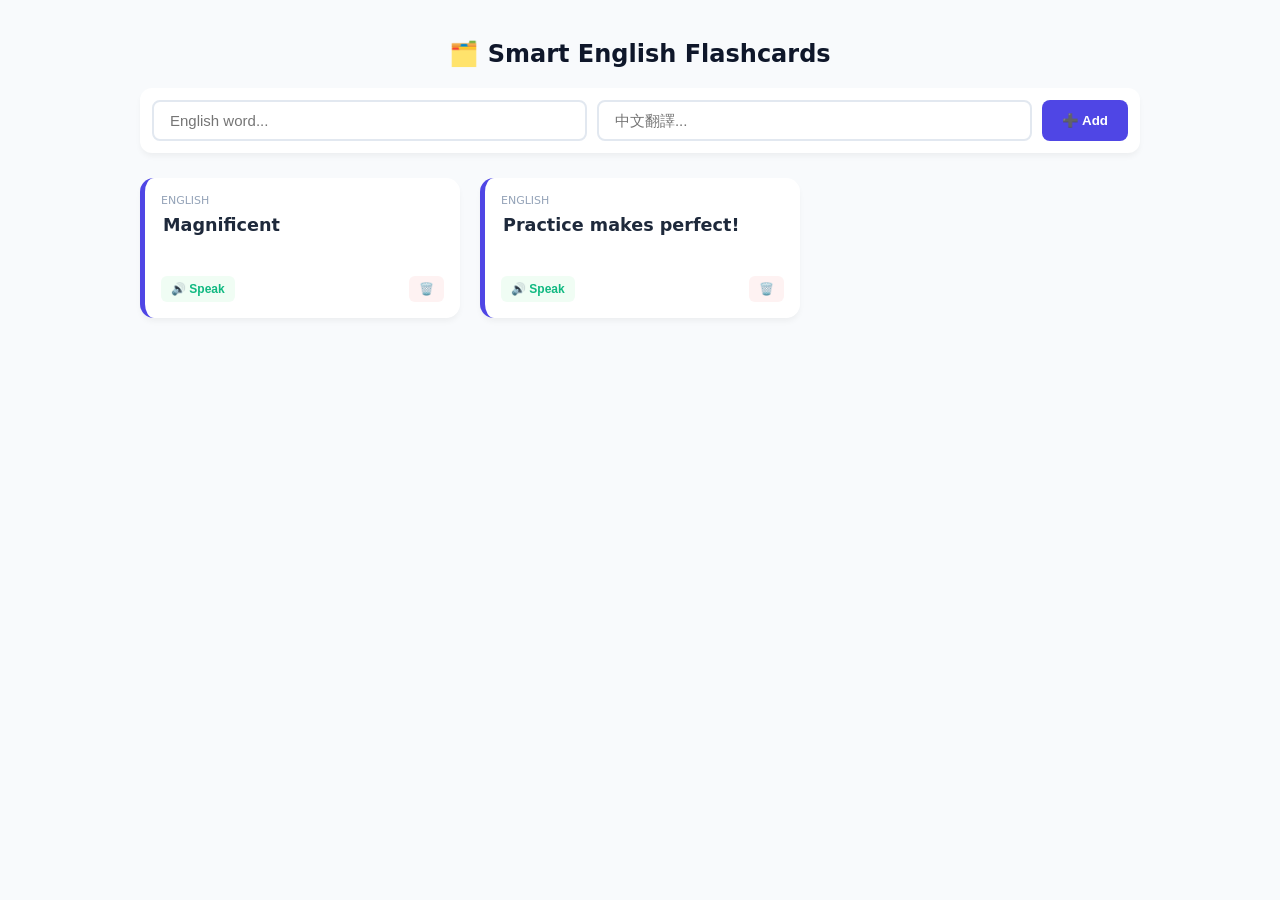
==== index.html @ afc1ea61 "Update index.html" ====
<!DOCTYPE html>
<html lang="zh-TW">
<head>
    <meta charset="UTF-8">
    <meta name="viewport" content="width=device-width, initial-scale=1.0">
    <title>雙面自定義單字卡 (離線永久穩定版)</title>
    <style>
        :root { --p: #4f46e5; --s: #10b981; --d: #ef4444; }
        body { font-family: system-ui, -apple-system, sans-serif; background: #f8fafc; padding: 20px; display: flex; justify-content: center; margin: 0; }
        .container { width: 100%; max-width: 1000px; }
        h2 { text-align: center; color: #0f172a; margin-bottom: 20px; font-weight: 700; }
        .controls { display: flex; gap: 10px; margin-bottom: 25px; background: white; padding: 12px; border-radius: 12px; box-shadow: 0 4px 6px -1px rgba(0,0,0,0.05); }
        .controls input { flex: 1; padding: 10px 16px; border: 2px solid #e2e8f0; border-radius: 8px; font-size: 15px; outline: none; }
        .controls input:focus { border-color: var(--p); }
        .btn { padding: 10px 20px; border: none; border-radius: 8px; cursor: pointer; font-weight: 600; background: var(--p); color: white; transition: background 0.2s; }
        .btn:hover { background: #4338ca; }
        .card-grid { display: grid; grid-template-columns: repeat(auto-fill, minmax(240px, 1fr)); gap: 20px; }
        .card-container { perspective: 1000px; cursor: pointer; }
        .word-card { width: 100%; transition: transform 0.6s cubic-bezier(0.4, 0, 0.2, 1); transform-style: preserve-3d; position: relative; min-height: 140px; }
        .card-container.flipped .word-card { transform: rotateY(180deg); }
        .card-front, .card-back { position: absolute; width: 100%; height: 100%; backface-visibility: hidden; border-radius: 14px; padding: 16px; box-shadow: 0 4px 6px -1px rgba(0,0,0,0.05); background: white; box-sizing: border-box; border-left: 5px solid; display: flex; flex-direction: column; }
        .card-front { border-left-color: var(--p); }
        .card-back { border-left-color: var(--s); transform: rotateY(180deg); }
        .card-label { font-size: 11px; text-transform: uppercase; color: #94a3b8; margin-bottom: 6px; display: flex; justify-content: space-between; user-select: none; }
        textarea { width: 100%; border: none; resize: none; outline: none; background: transparent; font-size: 1.1rem; font-weight: 600; color: #1e293b; font-family: inherit; flex: 1; }
        .card-actions { display: flex; gap: 6px; margin-top: auto; }
        .btn-card { padding: 6px 10px; border: none; border-radius: 6px; cursor: pointer; font-size: 12px; font-weight: bold; display: flex; align-items: center; justify-content: center; }
        .btn-speak { background: #f0fdf4; color: var(--s); transition: background 0.2s; }
        .btn-speak:hover { background: var(--s); color: white; }
        .btn-delete { background: #fef2f2; color: var(--d); margin-left: auto; transition: background 0.2s; }
        .btn-delete:hover { background: var(--d); color: white; }
    </style>
</head>
<body>
<div class="container">
    <h2>🗂️ Smart English Flashcards</h2>
    <div class="controls">
        <input type="text" id="engInput" placeholder="English word...">
        <input type="text" id="chInput" placeholder="中文翻譯..." onkeypress="if(event.key==='Enter') addCardFromUI()">
        <button class="btn" onclick="addCardFromUI()">➕ Add</button>
    </div>
    <div id="cardGrid" class="card-grid"></div>
</div>
<script>
    window.onload = loadCards;

    function addCardFromUI() {
        const engInput = document.getElementById('engInput');
        const chInput = document.getElementById('chInput');
        const engText = engInput.value.trim();
        const chText = chInput.value.trim();
        
        if (!engText && !chText) return;
        
        const cardId = 'c_' + Date.now() + '_' + Math.floor(Math.random() * 100);
        createCardDOM(cardId, engText, chText, true);
        
        engInput.value = '';
        chInput.value = '';
        engInput.focus();
        saveCards();
    }

    function createCardDOM(id, eng, ch, isTop = false) {
        const grid = document.getElementById('cardGrid'), box = document.createElement('div');
        box.className = 'card-container'; box.dataset.id = id;
        box.onclick = function() { this.classList.toggle('flipped'); };
        box.innerHTML = `
            <div class="word-card">
                <div class="card-front">
                    <div class="card-label">English</div>
                    <textarea class="eng-text" oninput="saveCards()" onclick="event.stopPropagation()">${eng}</textarea>
                    <div class="card-actions">
                        <button class="btn-card btn-speak" onclick="speak(this); event.stopPropagation();">🔊 Speak</button>
                        <button class="btn-card btn-delete" onclick="deleteCard(this); event.stopPropagation();">🗑️</button>
                    </div>
                </div>
                <div class="card-back">
                    <div class="card-label">Chinese</div>
                    <textarea class="ch-text" oninput="saveCards()" onclick="event.stopPropagation()">${ch}</textarea>
                    <div class="card-actions"><button class="btn-card btn-delete" onclick="deleteCard(this); event.stopPropagation();">🗑️</button></div>
                </div>
            </div>`;
        if (isTop) { grid.prepend(box); } else { grid.appendChild(box); }
    }

    function deleteCard(btn) { btn.closest('.card-container').remove(); saveCards(); }

    function speak(btn) {
        const txt = btn.closest('.card-container').querySelector('.eng-text').value.trim();
        if ('speechSynthesis' in window && txt) {
            const ut = new SpeechSynthesisUtterance(txt); ut.lang = 'en-US';
            window.speechSynthesis.cancel(); window.speechSynthesis.speak(ut);
        }
    }

    function saveCards() {
        const data = Array.from(document.querySelectorAll('.card-container')).map(c => ({
            id: c.dataset.id, english: c.querySelector('.eng-text').value, chinese: c.querySelector('.ch-text').value
        }));
        localStorage.setItem('myGitHubLocalFinal', JSON.stringify(data));
    }

    function loadCards() {
        const data = JSON.parse(localStorage.getItem('myGitHubLocalFinal') || '[]');
        document.getElementById('cardGrid').innerHTML = '';
        if (data.length > 0) {
            data.forEach(c => createCardDOM(c.id || 'c_'+Date.now(), c.english, c.chinese, false));
        } else {
            createCardDOM('i1', 'Magnificent', '壯麗的、極好的', false);
            createCardDOM('i2', 'Practice makes perfect!', '熟能生巧！', false);
        }
    }
</script>
</body>
</html>
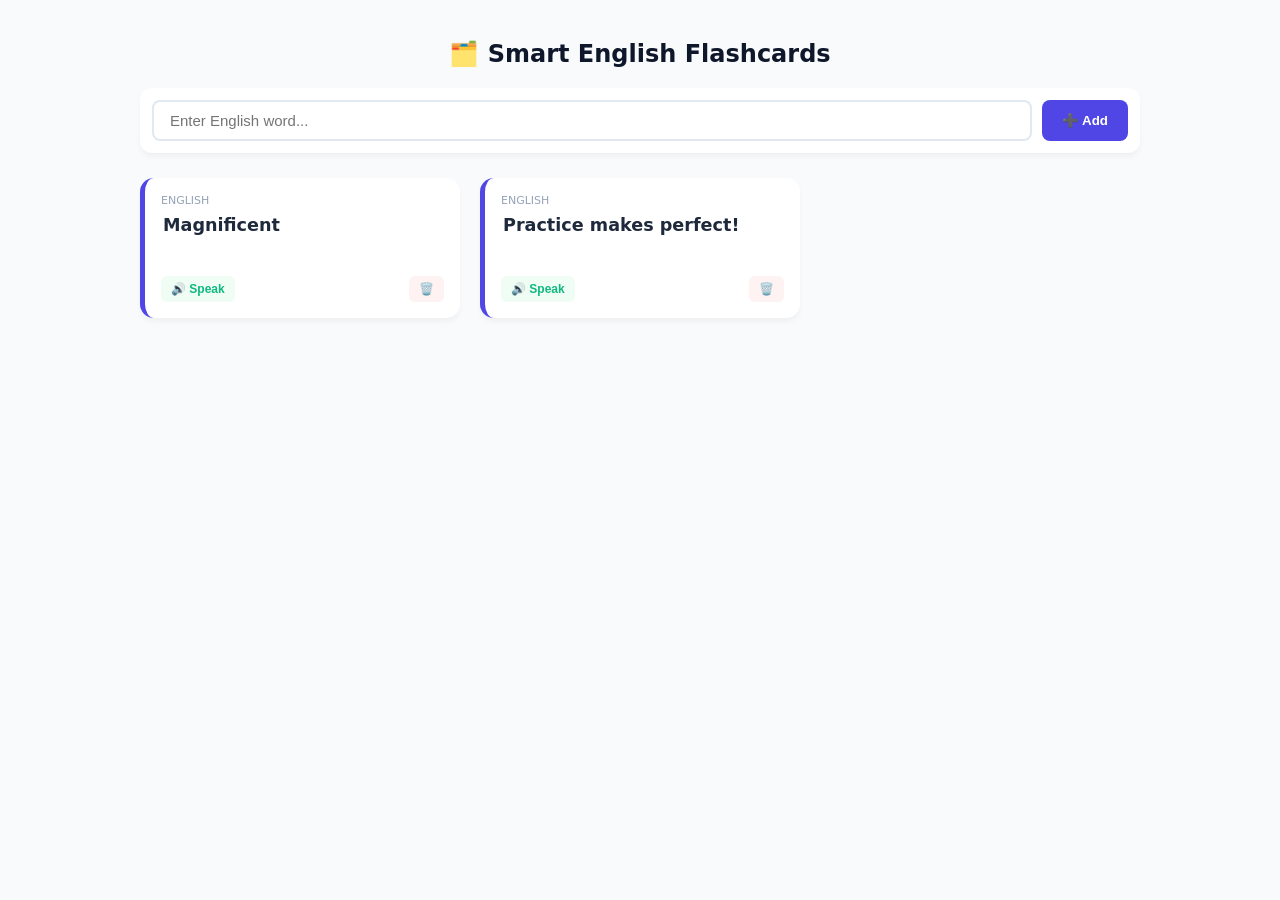
==== commit cd010f12: "Update index.html" ====
--- a/index.html
+++ b/index.html
@@ -3,17 +3,16 @@
 <head>
     <meta charset="UTF-8">
     <meta name="viewport" content="width=device-width, initial-scale=1.0">
-    <title>雙面自定義單字卡 (離線永久穩定版)</title>
+    <title>AI Single-Translate Flashcards</title>
     <style>
         :root { --p: #4f46e5; --s: #10b981; --d: #ef4444; }
-        body { font-family: system-ui, -apple-system, sans-serif; background: #f8fafc; padding: 20px; display: flex; justify-content: center; margin: 0; }
+        body { font-family: system-ui, sans-serif; background: #f8fafc; padding: 20px; display: flex; justify-content: center; margin: 0; }
         .container { width: 100%; max-width: 1000px; }
         h2 { text-align: center; color: #0f172a; margin-bottom: 20px; font-weight: 700; }
         .controls { display: flex; gap: 10px; margin-bottom: 25px; background: white; padding: 12px; border-radius: 12px; box-shadow: 0 4px 6px -1px rgba(0,0,0,0.05); }
         .controls input { flex: 1; padding: 10px 16px; border: 2px solid #e2e8f0; border-radius: 8px; font-size: 15px; outline: none; }
         .controls input:focus { border-color: var(--p); }
-        .btn { padding: 10px 20px; border: none; border-radius: 8px; cursor: pointer; font-weight: 600; background: var(--p); color: white; transition: background 0.2s; }
-        .btn:hover { background: #4338ca; }
+        .btn { padding: 10px 20px; border: none; border-radius: 8px; cursor: pointer; font-weight: 600; background: var(--p); color: white; }
         .card-grid { display: grid; grid-template-columns: repeat(auto-fill, minmax(240px, 1fr)); gap: 20px; }
         .card-container { perspective: 1000px; cursor: pointer; }
         .word-card { width: 100%; transition: transform 0.6s cubic-bezier(0.4, 0, 0.2, 1); transform-style: preserve-3d; position: relative; min-height: 140px; }
@@ -24,40 +23,59 @@
         .card-label { font-size: 11px; text-transform: uppercase; color: #94a3b8; margin-bottom: 6px; display: flex; justify-content: space-between; user-select: none; }
         textarea { width: 100%; border: none; resize: none; outline: none; background: transparent; font-size: 1.1rem; font-weight: 600; color: #1e293b; font-family: inherit; flex: 1; }
         .card-actions { display: flex; gap: 6px; margin-top: auto; }
-        .btn-card { padding: 6px 10px; border: none; border-radius: 6px; cursor: pointer; font-size: 12px; font-weight: bold; display: flex; align-items: center; justify-content: center; }
-        .btn-speak { background: #f0fdf4; color: var(--s); transition: background 0.2s; }
-        .btn-speak:hover { background: var(--s); color: white; }
-        .btn-delete { background: #fef2f2; color: var(--d); margin-left: auto; transition: background 0.2s; }
-        .btn-delete:hover { background: var(--d); color: white; }
+        .btn-card { padding: 6px 10px; border: none; border-radius: 6px; cursor: pointer; font-size: 12px; font-weight: bold; display: flex; align-items: center; }
+        .btn-speak { background: #f0fdf4; color: var(--s); }
+        .btn-delete { background: #fef2f2; color: var(--d); margin-left: auto; }
     </style>
 </head>
 <body>
 <div class="container">
     <h2>🗂️ Smart English Flashcards</h2>
     <div class="controls">
-        <input type="text" id="engInput" placeholder="English word...">
-        <input type="text" id="chInput" placeholder="中文翻譯..." onkeypress="if(event.key==='Enter') addCardFromUI()">
-        <button class="btn" onclick="addCardFromUI()">➕ Add</button>
+        <input type="text" id="engInput" placeholder="Enter English word..." onkeypress="if(event.key==='Enter') addCardFromUI()">
+        <button class="btn" id="addBtn" onclick="addCardFromUI()">➕ Add</button>
     </div>
     <div id="cardGrid" class="card-grid"></div>
 </div>
 <script>
     window.onload = loadCards;
 
-    function addCardFromUI() {
-        const engInput = document.getElementById('engInput');
-        const chInput = document.getElementById('chInput');
-        const engText = engInput.value.trim();
-        const chText = chInput.value.trim();
+    // 核心 JSONP 翻譯（只在按 Add 時被呼叫一次）
+    function fetchTranslationJsonp(text, callbackName) {
+        return new Promise((resolve) => {
+            window[callbackName] = function(data) {
+                try {
+                    if (data && data) {
+                        let translated = "";
+                        data.forEach(part => { if (part && part) translated += part; });
+                        resolve(translated);
+                    }
+                } catch(e) { resolve(null); }
+                const node = document.getElementById(callbackName);
+                if (node) node.remove();
+                delete window[callbackName];
+            };
+            const script = document.createElement('script');
+            script.id = callbackName;
+            script.src = `https://googleapis.com{encodeURIComponent(text)}&cb=${callbackName}`;
+            script.onerror = function() { resolve(null); if (script) script.remove(); delete window[callbackName]; };
+            document.body.appendChild(script);
+        });
+    }
+
+    async function addCardFromUI() {
+        const input = document.getElementById('engInput'), btn = document.getElementById('addBtn');
+        const engText = input.value.trim();
+        if (!engText) return;
+        btn.disabled = true; btn.textContent = '⚡...';
         
-        if (!engText && !chText) return;
+        const cbName = 'googleCB_' + Date.now() + '_' + Math.floor(Math.random() * 100);
+        let chText = await fetchTranslationJsonp(engText, cbName);
+        if (!chText) chText = '（未自動識別，請手動補充中文）';
         
         const cardId = 'c_' + Date.now() + '_' + Math.floor(Math.random() * 100);
         createCardDOM(cardId, engText, chText, true);
-        
-        engInput.value = '';
-        chInput.value = '';
-        engInput.focus();
+        input.value = ''; btn.disabled = false; btn.textContent = '➕ Add';
         saveCards();
     }
 
@@ -65,6 +83,8 @@
         const grid = document.getElementById('cardGrid'), box = document.createElement('div');
         box.className = 'card-container'; box.dataset.id = id;
         box.onclick = function() { this.classList.toggle('flipped'); };
+        
+        // 核心修改：移除 textarea 的動態 oninput 監聽，正面修改英文時不再重複觸發聯網翻譯
         box.innerHTML = `
             <div class="word-card">
                 <div class="card-front">
@@ -98,11 +118,11 @@
         const data = Array.from(document.querySelectorAll('.card-container')).map(c => ({
             id: c.dataset.id, english: c.querySelector('.eng-text').value, chinese: c.querySelector('.ch-text').value
         }));
-        localStorage.setItem('myGitHubLocalFinal', JSON.stringify(data));
+        localStorage.setItem('myGitHubCardsSingle_v1', JSON.stringify(data));
     }
 
     function loadCards() {
-        const data = JSON.parse(localStorage.getItem('myGitHubLocalFinal') || '[]');
+        const data = JSON.parse(localStorage.getItem('myGitHubCardsSingle_v1') || '[]');
         document.getElementById('cardGrid').innerHTML = '';
         if (data.length > 0) {
             data.forEach(c => createCardDOM(c.id || 'c_'+Date.now(), c.english, c.chinese, false));
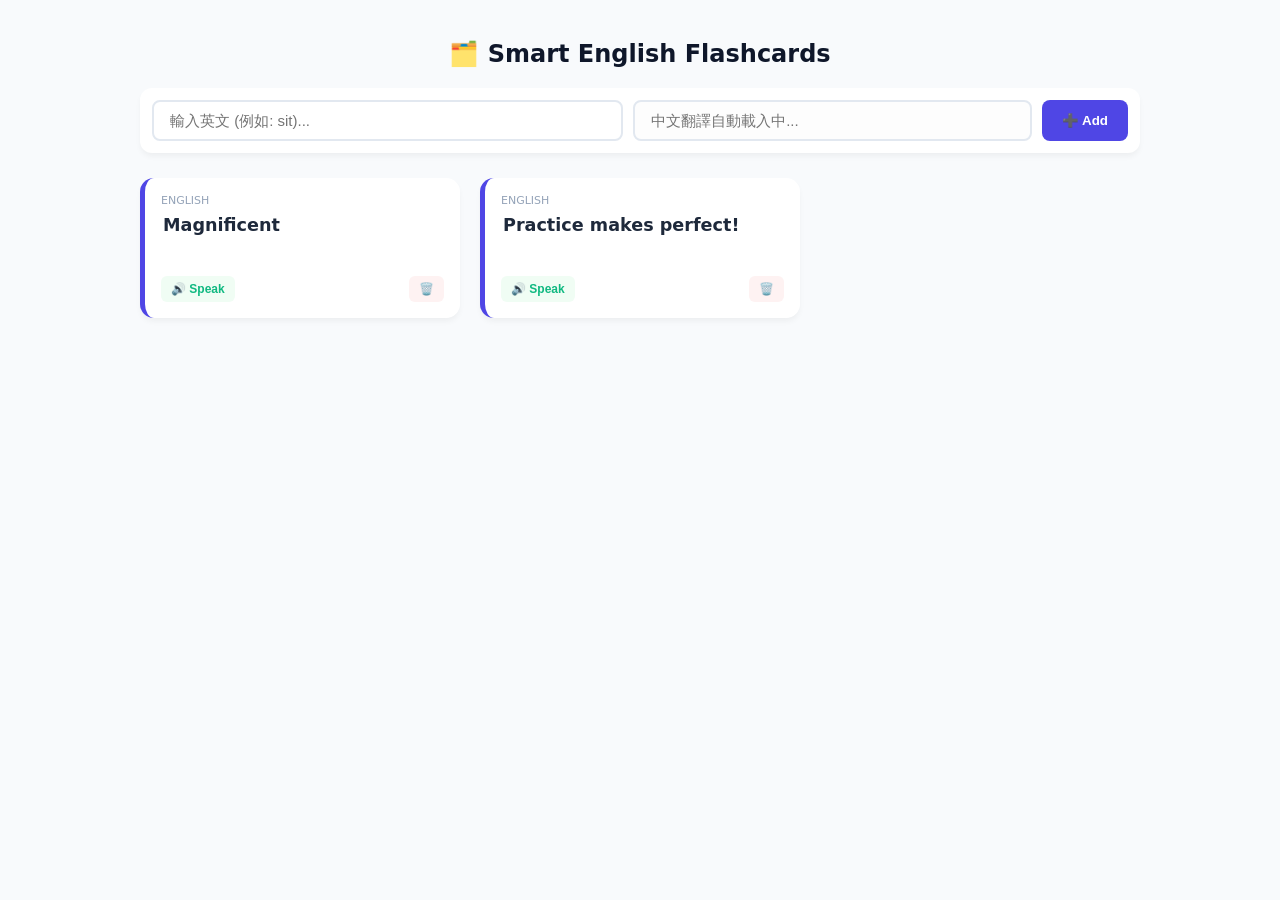
==== commit bda78404: "Update index.html" ====
--- a/index.html
+++ b/index.html
@@ -3,16 +3,21 @@
 <head>
     <meta charset="UTF-8">
     <meta name="viewport" content="width=device-width, initial-scale=1.0">
-    <title>AI Single-Translate Flashcards</title>
+    <title>AI Smart Flashcards</title>
     <style>
         :root { --p: #4f46e5; --s: #10b981; --d: #ef4444; }
-        body { font-family: system-ui, sans-serif; background: #f8fafc; padding: 20px; display: flex; justify-content: center; margin: 0; }
+        body { font-family: system-ui, -apple-system, sans-serif; background: #f8fafc; padding: 20px; display: flex; justify-content: center; margin: 0; }
         .container { width: 100%; max-width: 1000px; }
         h2 { text-align: center; color: #0f172a; margin-bottom: 20px; font-weight: 700; }
+        
+        /* 頂部操作區，改為並排三欄佈局 */
         .controls { display: flex; gap: 10px; margin-bottom: 25px; background: white; padding: 12px; border-radius: 12px; box-shadow: 0 4px 6px -1px rgba(0,0,0,0.05); }
-        .controls input { flex: 1; padding: 10px 16px; border: 2px solid #e2e8f0; border-radius: 8px; font-size: 15px; outline: none; }
+        .controls input { padding: 10px 16px; border: 2px solid #e2e8f0; border-radius: 8px; font-size: 15px; outline: none; }
+        #engInput { flex: 1.2; } /* 英文輸入框 */
+        #chInput { flex: 1; background-color: #fdfdfd; } /* 中文自動填寫與手動修改框 */
         .controls input:focus { border-color: var(--p); }
-        .btn { padding: 10px 20px; border: none; border-radius: 8px; cursor: pointer; font-weight: 600; background: var(--p); color: white; }
+        .btn { padding: 10px 20px; border: none; border-radius: 8px; cursor: pointer; font-weight: 600; background: var(--p); color: white; white-space: nowrap; }
+        
         .card-grid { display: grid; grid-template-columns: repeat(auto-fill, minmax(240px, 1fr)); gap: 20px; }
         .card-container { perspective: 1000px; cursor: pointer; }
         .word-card { width: 100%; transition: transform 0.6s cubic-bezier(0.4, 0, 0.2, 1); transform-style: preserve-3d; position: relative; min-height: 140px; }
@@ -31,64 +36,105 @@
 <body>
 <div class="container">
     <h2>🗂️ Smart English Flashcards</h2>
+    
+    <!-- 頂部控制面板：支援英文輸入、中文自動聯動、確認後新增 -->
     <div class="controls">
-        <input type="text" id="engInput" placeholder="Enter English word..." onkeypress="if(event.key==='Enter') addCardFromUI()">
+        <input type="text" id="engInput" placeholder="輸入英文 (例如: sit)..." oninput="triggerLiveTranslate(this.value)">
+        <input type="text" id="chInput" placeholder="中文翻譯自動載入中..." onkeypress="if(event.key==='Enter') addCardFromUI()">
         <button class="btn" id="addBtn" onclick="addCardFromUI()">➕ Add</button>
     </div>
+    
     <div id="cardGrid" class="card-grid"></div>
 </div>
 <script>
+    let topDebounceTimer = null;
     window.onload = loadCards;
 
-    // 核心 JSONP 翻譯（只在按 Add 時被呼叫一次）
-    function fetchTranslationJsonp(text, callbackName) {
+    // 高相容性跨網域 API，專門用來在頂部進行聯動即時預覽
+    function fetchPreviewTranslationJsonp(text, cbName) {
         return new Promise((resolve) => {
-            window[callbackName] = function(data) {
+            window[cbName] = function(data) {
                 try {
                     if (data && data) {
                         let translated = "";
                         data.forEach(part => { if (part && part) translated += part; });
                         resolve(translated);
+                        return;
                     }
-                } catch(e) { resolve(null); }
-                const node = document.getElementById(callbackName);
+                } catch(e) {}
+                resolve('');
+                cleanup();
+            };
+            function cleanup() {
+                const node = document.getElementById(cbName);
                 if (node) node.remove();
-                delete window[callbackName];
-            };
+                delete window[cbName];
+            }
             const script = document.createElement('script');
-            script.id = callbackName;
-            script.src = `https://googleapis.com{encodeURIComponent(text)}&cb=${callbackName}`;
-            script.onerror = function() { resolve(null); if (script) script.remove(); delete window[callbackName]; };
+            script.id = cbName;
+            script.src = `https://googleapis.com{encodeURIComponent(text)}&cb=${cbName}`;
+            script.onerror = function() { resolve(''); cleanup(); };
             document.body.appendChild(script);
         });
     }
 
-    async function addCardFromUI() {
-        const input = document.getElementById('engInput'), btn = document.getElementById('addBtn');
-        const engText = input.value.trim();
-        if (!engText) return;
-        btn.disabled = true; btn.textContent = '⚡...';
+    // 【即時聯動核心】：當您在英文框內打字時觸發
+    function triggerLiveTranslate(text) {
+        const chInput = document.getElementById('chInput');
+        clearTimeout(topDebounceTimer);
         
-        const cbName = 'googleCB_' + Date.now() + '_' + Math.floor(Math.random() * 100);
-        let chText = await fetchTranslationJsonp(engText, cbName);
-        if (!chText) chText = '（未自動識別，請手動補充中文）';
+        if (!text.trim()) {
+            chInput.value = '';
+            return;
+        }
+
+        // 停止打字 0.8 秒後，自動去抓取翻譯並直接倒灌進中文輸入框
+        topDebounceTimer = setTimeout(async () => {
+            chInput.placeholder = '⚡ 翻譯中...';
+            const cbName = 'previewCB_' + Date.now() + '_' + Math.floor(Math.random() * 100);
+            const result = await fetchPreviewTranslationJsonp(text.trim(), cbName);
+            
+            if (result) {
+                chInput.value = result;
+            } else {
+                chInput.placeholder = '未自動識別，請手動填寫';
+            }
+        }, 800);
+    }
+
+    // 點擊 Add 按鈕：直接打包目前的兩個輸入框文字生成卡片
+    function addCardFromUI() {
+        const engInput = document.getElementById('engInput');
+        const chInput = document.getElementById('chInput');
         
+        const engText = engInput.value.trim();
+        const chText = chInput.value.trim();
+        
+        if (!engText) { alert('請先輸入英文！'); return; }
+
         const cardId = 'c_' + Date.now() + '_' + Math.floor(Math.random() * 100);
-        createCardDOM(cardId, engText, chText, true);
-        input.value = ''; btn.disabled = false; btn.textContent = '➕ Add';
+        // 生成卡片
+        createCardDOM(cardId, engText, chText || '（無翻譯）', true);
+        
+        // 清空頂部輸入框，回復初始狀態
+        engInput.value = '';
+        chInput.value = '';
+        chInput.placeholder = '中文翻譯自動載入中...';
+        engInput.focus();
         saveCards();
     }
 
+    // 生成卡片 DOM 結構 (在此處移除了所有自動更新監聽，只取 Add 時的那一次文字)
     function createCardDOM(id, eng, ch, isTop = false) {
         const grid = document.getElementById('cardGrid'), box = document.createElement('div');
         box.className = 'card-container'; box.dataset.id = id;
         box.onclick = function() { this.classList.toggle('flipped'); };
         
-        // 核心修改：移除 textarea 的動態 oninput 監聽，正面修改英文時不再重複觸發聯網翻譯
         box.innerHTML = `
             <div class="word-card">
                 <div class="card-front">
                     <div class="card-label">English</div>
+                    <!-- 移除所有 handleCardInput 翻譯更新回呼，之後在正面修改文字只會純存檔，絕不重啟聯網翻譯 -->
                     <textarea class="eng-text" oninput="saveCards()" onclick="event.stopPropagation()">${eng}</textarea>
                     <div class="card-actions">
                         <button class="btn-card btn-speak" onclick="speak(this); event.stopPropagation();">🔊 Speak</button>
@@ -97,7 +143,7 @@
                 </div>
                 <div class="card-back">
                     <div class="card-label">Chinese</div>
-                    <textarea class="ch-text" oninput="saveCards()" onclick="event.stopPropagation()">${ch}</textarea>
+                    <textarea class="ch-text" oninput="saveCards()" onclick="event.stopPropagation()" placeholder="點擊手動修改中文...">${ch}</textarea>
                     <div class="card-actions"><button class="btn-card btn-delete" onclick="deleteCard(this); event.stopPropagation();">🗑️</button></div>
                 </div>
             </div>`;
@@ -118,11 +164,11 @@
         const data = Array.from(document.querySelectorAll('.card-container')).map(c => ({
             id: c.dataset.id, english: c.querySelector('.eng-text').value, chinese: c.querySelector('.ch-text').value
         }));
-        localStorage.setItem('myGitHubCardsSingle_v1', JSON.stringify(data));
+        localStorage.setItem('myGitHubInterlinkedCards_v1', JSON.stringify(data));
     }
 
     function loadCards() {
-        const data = JSON.parse(localStorage.getItem('myGitHubCardsSingle_v1') || '[]');
+        const data = JSON.parse(localStorage.getItem('myGitHubInterlinkedCards_v1') || '[]');
         document.getElementById('cardGrid').innerHTML = '';
         if (data.length > 0) {
             data.forEach(c => createCardDOM(c.id || 'c_'+Date.now(), c.english, c.chinese, false));
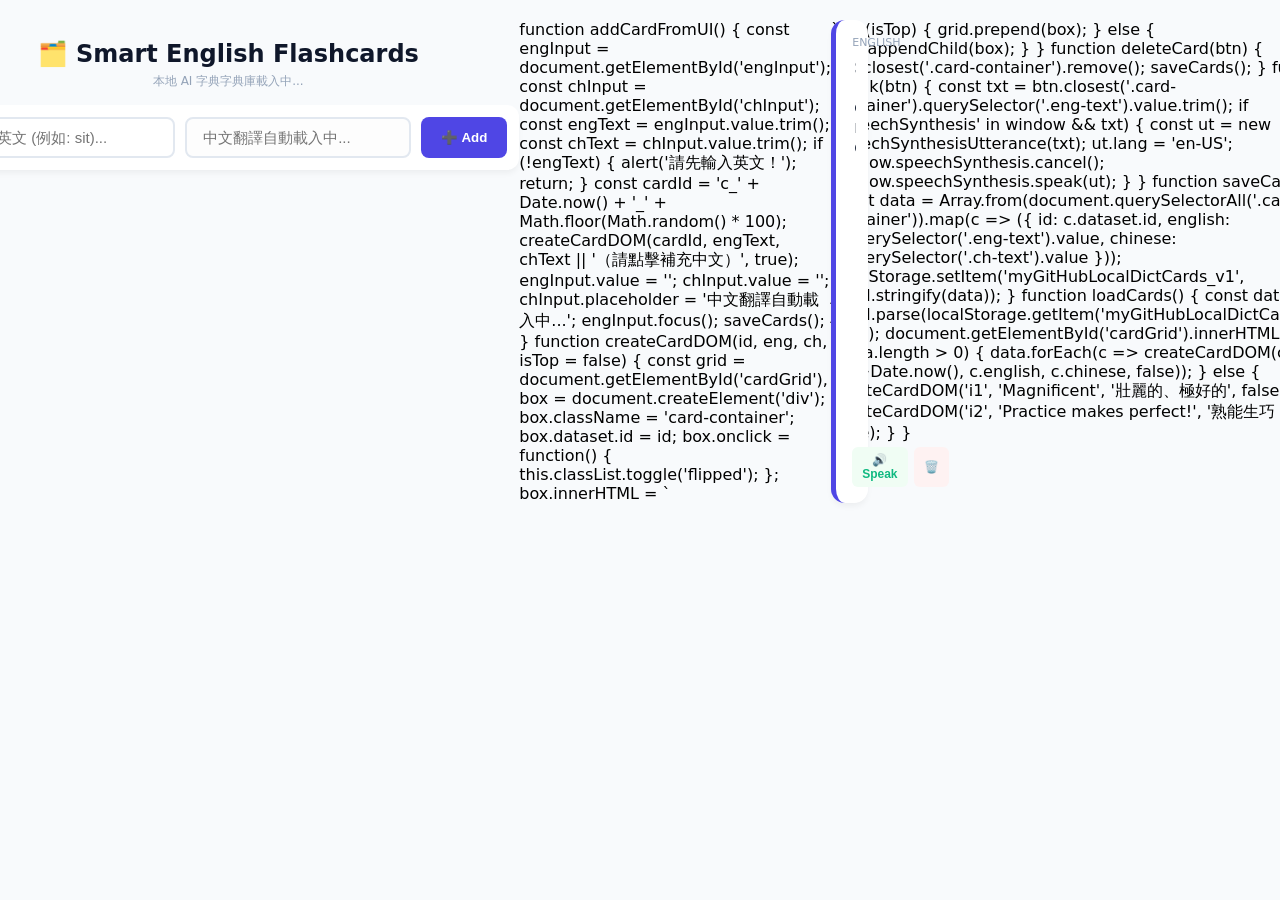
==== commit 8008a9cf: "Update index.html" ====
--- a/index.html
+++ b/index.html
@@ -9,15 +9,12 @@
         body { font-family: system-ui, -apple-system, sans-serif; background: #f8fafc; padding: 20px; display: flex; justify-content: center; margin: 0; }
         .container { width: 100%; max-width: 1000px; }
         h2 { text-align: center; color: #0f172a; margin-bottom: 20px; font-weight: 700; }
-        
-        /* 頂部操作區，改為並排三欄佈局 */
         .controls { display: flex; gap: 10px; margin-bottom: 25px; background: white; padding: 12px; border-radius: 12px; box-shadow: 0 4px 6px -1px rgba(0,0,0,0.05); }
         .controls input { padding: 10px 16px; border: 2px solid #e2e8f0; border-radius: 8px; font-size: 15px; outline: none; }
-        #engInput { flex: 1.2; } /* 英文輸入框 */
-        #chInput { flex: 1; background-color: #fdfdfd; } /* 中文自動填寫與手動修改框 */
+        #engInput { flex: 1.2; }
+        #chInput { flex: 1; background-color: #fdfdfd; }
         .controls input:focus { border-color: var(--p); }
         .btn { padding: 10px 20px; border: none; border-radius: 8px; cursor: pointer; font-weight: 600; background: var(--p); color: white; white-space: nowrap; }
-        
         .card-grid { display: grid; grid-template-columns: repeat(auto-fill, minmax(240px, 1fr)); gap: 20px; }
         .card-container { perspective: 1000px; cursor: pointer; }
         .word-card { width: 100%; transition: transform 0.6s cubic-bezier(0.4, 0, 0.2, 1); transform-style: preserve-3d; position: relative; min-height: 140px; }
@@ -31,15 +28,17 @@
         .btn-card { padding: 6px 10px; border: none; border-radius: 6px; cursor: pointer; font-size: 12px; font-weight: bold; display: flex; align-items: center; }
         .btn-speak { background: #f0fdf4; color: var(--s); }
         .btn-delete { background: #fef2f2; color: var(--d); margin-left: auto; }
+        #dictStatus { text-align: center; font-size: 12px; color: #94a3b8; margin-top: -15px; margin-bottom: 15px; }
     </style>
 </head>
 <body>
 <div class="container">
     <h2>🗂️ Smart English Flashcards</h2>
+    <!-- 提示字典資料庫加載狀態 -->
+    <div id="dictStatus">本地 AI 字典字典庫載入中...</div>
     
-    <!-- 頂部控制面板：支援英文輸入、中文自動聯動、確認後新增 -->
     <div class="controls">
-        <input type="text" id="engInput" placeholder="輸入英文 (例如: sit)..." oninput="triggerLiveTranslate(this.value)">
+        <input type="text" id="engInput" placeholder="輸入英文 (例如: sit)..." oninput="searchLocalDict(this.value)">
         <input type="text" id="chInput" placeholder="中文翻譯自動載入中..." onkeypress="if(event.key==='Enter') addCardFromUI()">
         <button class="btn" id="addBtn" onclick="addCardFromUI()">➕ Add</button>
     </div>
@@ -48,38 +47,25 @@
 </div>
 <script>
     let topDebounceTimer = null;
-    window.onload = loadCards;
+    let globalDict = null; // 存放從雲端下載下來的完整本地英漢字典庫
+    window.onload = initApp;
 
-    // 高相容性跨網域 API，專門用來在頂部進行聯動即時預覽
-    function fetchPreviewTranslationJsonp(text, cbName) {
-        return new Promise((resolve) => {
-            window[cbName] = function(data) {
-                try {
-                    if (data && data) {
-                        let translated = "";
-                        data.forEach(part => { if (part && part) translated += part; });
-                        resolve(translated);
-                        return;
-                    }
-                } catch(e) {}
-                resolve('');
-                cleanup();
-            };
-            function cleanup() {
-                const node = document.getElementById(cbName);
-                if (node) node.remove();
-                delete window[cbName];
-            }
-            const script = document.createElement('script');
-            script.id = cbName;
-            script.src = `https://googleapis.com{encodeURIComponent(text)}&cb=${cbName}`;
-            script.onerror = function() { resolve(''); cleanup(); };
-            document.body.appendChild(script);
-        });
+    async function initApp() {
+        loadCards();
+        const statusEl = document.getElementById('dictStatus');
+        try {
+            // 從公共開源 CDN 載入包羅萬象的基礎英漢常用大字典 JSON（無 CORS 限制）
+            const res = await fetch('https://jsdelivr.net');
+            globalDict = await res.json();
+            statusEl.textContent = '🟢 本地智慧字典已就緒（查單字免聯網、不限流）';
+        } catch (e) {
+            console.error(e);
+            statusEl.textContent = '🔴 字典載入失敗，但您仍可手動輸入英文與中文';
+        }
     }
 
-    // 【即時聯動核心】：當您在英文框內打字時觸發
-    function triggerLiveTranslate(text) {
+    // 【核心改造】：0毫秒本機直接查表，不再向 Google 網址發送連線，永不封鎖 IP
+    function searchLocalDict(text) {
         const chInput = document.getElementById('chInput');
         clearTimeout(topDebounceTimer);
         
@@ -88,21 +74,24 @@
             return;
         }
 
-        // 停止打字 0.8 秒後，自動去抓取翻譯並直接倒灌進中文輸入框
-        topDebounceTimer = setTimeout(async () => {
-            chInput.placeholder = '⚡ 翻譯中...';
-            const cbName = 'previewCB_' + Date.now() + '_' + Math.floor(Math.random() * 100);
-            const result = await fetchPreviewTranslationJsonp(text.trim(), cbName);
+        topDebounceTimer = setTimeout(() => {
+            const wordKey = text.trim().toLowerCase();
             
-            if (result) {
-                chInput.value = result;
+            // 如果大字典庫載入成功，直接在用戶電腦本機中查找
+            if (globalDict && globalDict[wordKey]) {
+                const dictEntry = globalDict[wordKey];
+                // 優先抓取簡明釋義，並把換行符號或詞性符號整理乾淨
+                let translation = dictEntry.translation || dictEntry.definition || '';
+                translation = translation.replace(/\\n/g, ' ； ').replace(/\n/g, ' ； ').trim();
+                chInput.value = translation;
             } else {
-                chInput.placeholder = '未自動識別，請手動填寫';
+                // 如果字典沒查到該詞（或尚未載入完成），保持乾淨留空，讓用戶自行填寫
+                chInput.value = '';
+                chInput.placeholder = '請手動輸入中文翻譯...';
             }
-        }, 800);
-    }
+        }, 300); // 本地查詢反應極快，防抖大幅縮短到 0.3 秒，體驗更流暢
+    </script>
 
-    // 點擊 Add 按鈕：直接打包目前的兩個輸入框文字生成卡片
     function addCardFromUI() {
         const engInput = document.getElementById('engInput');
         const chInput = document.getElementById('chInput');
@@ -113,10 +102,8 @@
         if (!engText) { alert('請先輸入英文！'); return; }
 
         const cardId = 'c_' + Date.now() + '_' + Math.floor(Math.random() * 100);
-        // 生成卡片
-        createCardDOM(cardId, engText, chText || '（無翻譯）', true);
+        createCardDOM(cardId, engText, chText || '（請點擊補充中文）', true);
         
-        // 清空頂部輸入框，回復初始狀態
         engInput.value = '';
         chInput.value = '';
         chInput.placeholder = '中文翻譯自動載入中...';
@@ -124,7 +111,6 @@
         saveCards();
     }
 
-    // 生成卡片 DOM 結構 (在此處移除了所有自動更新監聽，只取 Add 時的那一次文字)
     function createCardDOM(id, eng, ch, isTop = false) {
         const grid = document.getElementById('cardGrid'), box = document.createElement('div');
         box.className = 'card-container'; box.dataset.id = id;
@@ -134,7 +120,6 @@
             <div class="word-card">
                 <div class="card-front">
                     <div class="card-label">English</div>
-                    <!-- 移除所有 handleCardInput 翻譯更新回呼，之後在正面修改文字只會純存檔，絕不重啟聯網翻譯 -->
                     <textarea class="eng-text" oninput="saveCards()" onclick="event.stopPropagation()">${eng}</textarea>
                     <div class="card-actions">
                         <button class="btn-card btn-speak" onclick="speak(this); event.stopPropagation();">🔊 Speak</button>
@@ -164,11 +149,11 @@
         const data = Array.from(document.querySelectorAll('.card-container')).map(c => ({
             id: c.dataset.id, english: c.querySelector('.eng-text').value, chinese: c.querySelector('.ch-text').value
         }));
-        localStorage.setItem('myGitHubInterlinkedCards_v1', JSON.stringify(data));
+        localStorage.setItem('myGitHubLocalDictCards_v1', JSON.stringify(data));
     }
 
     function loadCards() {
-        const data = JSON.parse(localStorage.getItem('myGitHubInterlinkedCards_v1') || '[]');
+        const data = JSON.parse(localStorage.getItem('myGitHubLocalDictCards_v1') || '[]');
         document.getElementById('cardGrid').innerHTML = '';
         if (data.length > 0) {
             data.forEach(c => createCardDOM(c.id || 'c_'+Date.now(), c.english, c.chinese, false));
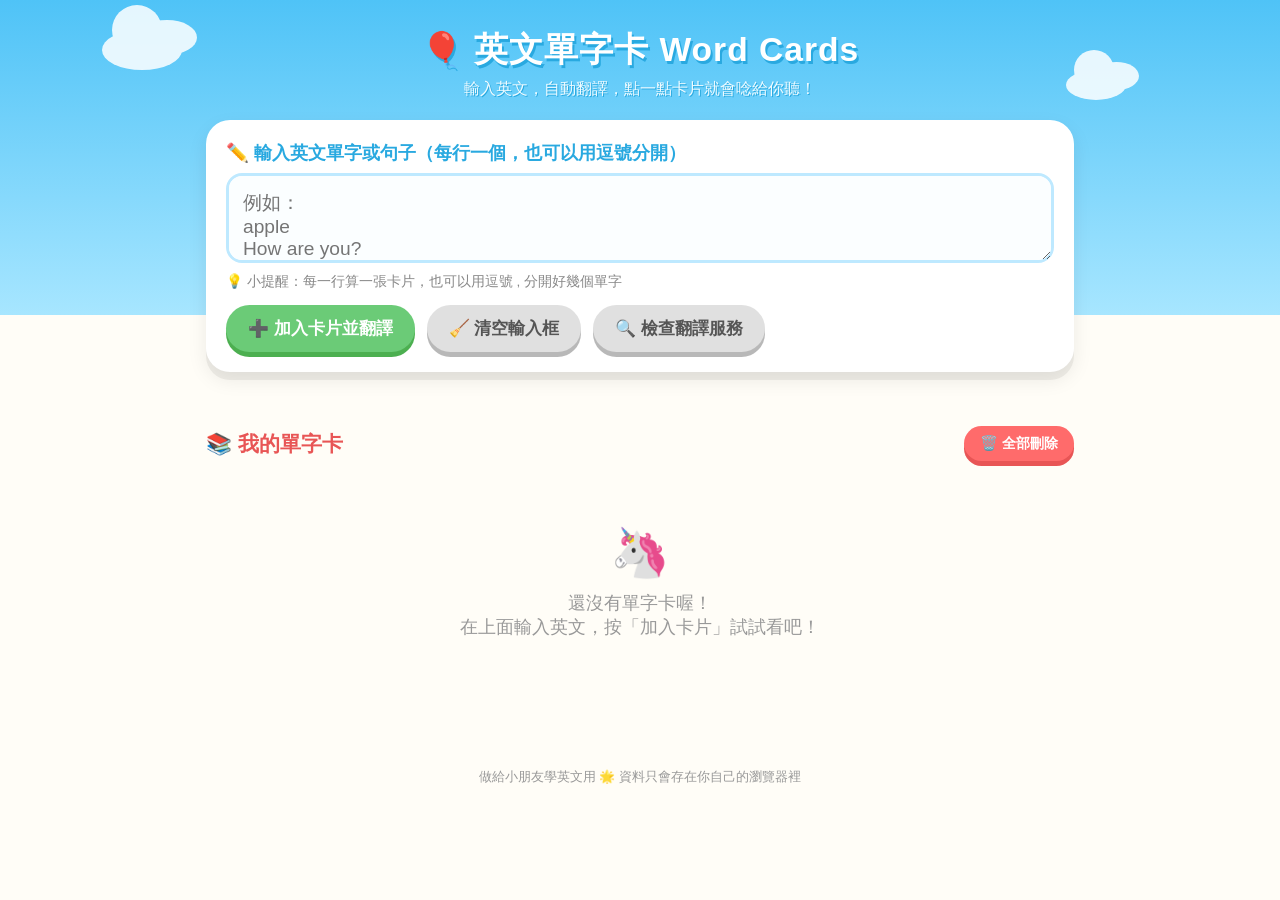
==== commit d8d309c4: "Create index.html" ====
--- a/index.html
+++ b/index.html
@@ -1,167 +1,884 @@
 <!DOCTYPE html>
-<html lang="zh-TW">
+<html lang="zh-Hant">
 <head>
-    <meta charset="UTF-8">
-    <meta name="viewport" content="width=device-width, initial-scale=1.0">
-    <title>AI Smart Flashcards</title>
-    <style>
-        :root { --p: #4f46e5; --s: #10b981; --d: #ef4444; }
-        body { font-family: system-ui, -apple-system, sans-serif; background: #f8fafc; padding: 20px; display: flex; justify-content: center; margin: 0; }
-        .container { width: 100%; max-width: 1000px; }
-        h2 { text-align: center; color: #0f172a; margin-bottom: 20px; font-weight: 700; }
-        .controls { display: flex; gap: 10px; margin-bottom: 25px; background: white; padding: 12px; border-radius: 12px; box-shadow: 0 4px 6px -1px rgba(0,0,0,0.05); }
-        .controls input { padding: 10px 16px; border: 2px solid #e2e8f0; border-radius: 8px; font-size: 15px; outline: none; }
-        #engInput { flex: 1.2; }
-        #chInput { flex: 1; background-color: #fdfdfd; }
-        .controls input:focus { border-color: var(--p); }
-        .btn { padding: 10px 20px; border: none; border-radius: 8px; cursor: pointer; font-weight: 600; background: var(--p); color: white; white-space: nowrap; }
-        .card-grid { display: grid; grid-template-columns: repeat(auto-fill, minmax(240px, 1fr)); gap: 20px; }
-        .card-container { perspective: 1000px; cursor: pointer; }
-        .word-card { width: 100%; transition: transform 0.6s cubic-bezier(0.4, 0, 0.2, 1); transform-style: preserve-3d; position: relative; min-height: 140px; }
-        .card-container.flipped .word-card { transform: rotateY(180deg); }
-        .card-front, .card-back { position: absolute; width: 100%; height: 100%; backface-visibility: hidden; border-radius: 14px; padding: 16px; box-shadow: 0 4px 6px -1px rgba(0,0,0,0.05); background: white; box-sizing: border-box; border-left: 5px solid; display: flex; flex-direction: column; }
-        .card-front { border-left-color: var(--p); }
-        .card-back { border-left-color: var(--s); transform: rotateY(180deg); }
-        .card-label { font-size: 11px; text-transform: uppercase; color: #94a3b8; margin-bottom: 6px; display: flex; justify-content: space-between; user-select: none; }
-        textarea { width: 100%; border: none; resize: none; outline: none; background: transparent; font-size: 1.1rem; font-weight: 600; color: #1e293b; font-family: inherit; flex: 1; }
-        .card-actions { display: flex; gap: 6px; margin-top: auto; }
-        .btn-card { padding: 6px 10px; border: none; border-radius: 6px; cursor: pointer; font-size: 12px; font-weight: bold; display: flex; align-items: center; }
-        .btn-speak { background: #f0fdf4; color: var(--s); }
-        .btn-delete { background: #fef2f2; color: var(--d); margin-left: auto; }
-        #dictStatus { text-align: center; font-size: 12px; color: #94a3b8; margin-top: -15px; margin-bottom: 15px; }
-    </style>
+<meta charset="UTF-8">
+<meta name="viewport" content="width=device-width, initial-scale=1.0">
+<title>🎈 英文單字卡 Word Cards</title>
+<style>
+  :root{
+    --sky: #4FC3F7;
+    --sky-dark: #29A9E0;
+    --sun: #FFC93C;
+    --sun-dark: #F4A522;
+    --grass: #6BCB77;
+    --grass-dark: #4CAF50;
+    --coral: #FF6B6B;
+    --coral-dark: #E85555;
+    --cream: #FFFDF7;
+    --ink: #3A3A3A;
+    --card-back: #FFFFFF;
+  }
+
+  * { box-sizing: border-box; }
+
+  body{
+    margin:0;
+    font-family: 'Comic Sans MS', 'Chalkboard SE', 'Arial Rounded MT Bold', 'PingFang TC', 'Microsoft JhengHei', sans-serif;
+    background: linear-gradient(180deg, var(--sky) 0%, #A7E6FF 35%, var(--cream) 35%, var(--cream) 100%);
+    min-height: 100vh;
+    color: var(--ink);
+  }
+
+  /* 雲朵裝飾 */
+  .clouds{
+    position: fixed;
+    top: 0; left: 0; right: 0;
+    height: 220px;
+    pointer-events: none;
+    overflow: hidden;
+    z-index: 0;
+  }
+  .cloud{
+    position: absolute;
+    background: white;
+    border-radius: 50%;
+    opacity: 0.85;
+  }
+  .cloud::before, .cloud::after{
+    content:'';
+    position:absolute;
+    background: white;
+    border-radius: 50%;
+  }
+  .c1{ width:80px; height:40px; top:30px; left:8%; }
+  .c1::before{ width:50px; height:50px; top:-25px; left:10px; }
+  .c1::after{ width:60px; height:35px; top:-10px; left:35px; }
+  .c2{ width:60px; height:30px; top:70px; right:12%; }
+  .c2::before{ width:40px; height:40px; top:-20px; left:8px; }
+  .c2::after{ width:45px; height:28px; top:-8px; left:28px; }
+
+  header{
+    position: relative;
+    z-index: 1;
+    text-align:center;
+    padding: 28px 16px 10px;
+  }
+  header h1{
+    font-size: 2.1rem;
+    margin: 0;
+    color: white;
+    text-shadow: 2px 3px 0 var(--sky-dark);
+    letter-spacing: 1px;
+  }
+  header p{
+    color: #f0fbff;
+    font-size: 1rem;
+    margin: 6px 0 0;
+    text-shadow: 1px 1px 0 var(--sky-dark);
+  }
+
+  main{
+    max-width: 900px;
+    margin: 0 auto;
+    padding: 10px 16px 60px;
+    position: relative;
+    z-index: 1;
+  }
+
+  /* 輸入區 */
+  .input-panel{
+    background: var(--card-back);
+    border-radius: 24px;
+    padding: 20px;
+    box-shadow: 0 8px 0 rgba(0,0,0,0.06), 0 8px 20px rgba(0,0,0,0.08);
+    margin-bottom: 24px;
+  }
+  .input-panel label{
+    display:block;
+    font-size: 1.15rem;
+    font-weight: bold;
+    color: var(--sky-dark);
+    margin-bottom: 8px;
+  }
+  textarea{
+    width: 100%;
+    min-height: 90px;
+    font-size: 1.2rem;
+    padding: 14px;
+    border-radius: 16px;
+    border: 3px solid #BEE9FF;
+    font-family: inherit;
+    resize: vertical;
+    background: #FBFEFF;
+  }
+  textarea:focus{
+    outline: none;
+    border-color: var(--sky);
+  }
+  .hint{
+    font-size: 0.85rem;
+    color: #888;
+    margin-top: 6px;
+  }
+
+  .btn-row{
+    display:flex;
+    gap: 12px;
+    margin-top: 14px;
+    flex-wrap: wrap;
+  }
+  button{
+    font-family: inherit;
+    cursor: pointer;
+    border: none;
+    font-weight: bold;
+    font-size: 1.05rem;
+    border-radius: 999px;
+    padding: 12px 22px;
+    transition: transform 0.12s ease, box-shadow 0.12s ease;
+    box-shadow: 0 5px 0 rgba(0,0,0,0.15);
+  }
+  button:active{
+    transform: translateY(4px);
+    box-shadow: 0 1px 0 rgba(0,0,0,0.15);
+  }
+  .btn-add{ background: var(--grass); color: white; box-shadow: 0 5px 0 var(--grass-dark); }
+  .btn-add:active{ box-shadow: 0 1px 0 var(--grass-dark); }
+  .btn-clear{ background: #E0E0E0; color: #555; box-shadow: 0 5px 0 #b8b8b8; }
+  .btn-clear:active{ box-shadow: 0 1px 0 #b8b8b8; }
+
+  .status{
+    text-align:center;
+    font-size: 0.95rem;
+    color: var(--sky-dark);
+    min-height: 20px;
+    margin: -8px 0 18px;
+    font-weight: bold;
+  }
+
+  /* 卡片區 */
+  .cards-toolbar{
+    display:flex;
+    justify-content: space-between;
+    align-items:center;
+    margin-bottom: 14px;
+    flex-wrap: wrap;
+    gap: 10px;
+  }
+  .cards-toolbar h2{
+    color: var(--coral-dark);
+    font-size: 1.3rem;
+    margin: 0;
+  }
+  .btn-reset-all{ background: var(--coral); color:white; box-shadow: 0 5px 0 var(--coral-dark); font-size: 0.9rem; padding: 8px 16px;}
+  .btn-reset-all:active{ box-shadow: 0 1px 0 var(--coral-dark); }
+
+  .grid{
+    display: grid;
+    grid-template-columns: repeat(auto-fill, minmax(220px, 1fr));
+    gap: 20px;
+  }
+
+  .card-outer{
+    perspective: 1000px;
+    height: 210px;
+  }
+  .card{
+    position: relative;
+    width: 100%;
+    height: 100%;
+    cursor: pointer;
+    transition: transform 0.5s;
+    transform-style: preserve-3d;
+  }
+  .card.flipped{
+    transform: rotateY(180deg);
+  }
+  .face{
+    position: absolute;
+    inset: 0;
+    border-radius: 20px;
+    backface-visibility: hidden;
+    display:flex;
+    flex-direction: column;
+    align-items:center;
+    justify-content:center;
+    padding: 16px;
+    padding-top: 34px;
+    padding-bottom: 34px;
+    text-align:center;
+    box-shadow: 0 6px 0 rgba(0,0,0,0.1), 0 6px 16px rgba(0,0,0,0.1);
+  }
+  .face-front{
+    background: linear-gradient(160deg, #FFFFFF, #EFFBFF);
+    border: 3px solid var(--sky);
+  }
+  .face-back{
+    background: linear-gradient(160deg, var(--sun), #FFE28A);
+    border: 3px solid var(--sun-dark);
+    transform: rotateY(180deg);
+    color: #6b4a00;
+  }
+  .word-text{
+    font-size: 1.3rem;
+    font-weight: bold;
+    color: var(--sky-dark);
+    word-break: break-word;
+    line-height: 1.3;
+  }
+  .face-back .word-text{
+    color: #6b4a00;
+    font-size: 1.15rem;
+  }
+  .translation-text{
+    font-size: 1.15rem;
+    margin-top: 8px;
+    font-weight: bold;
+  }
+  .flip-hint{
+    font-size: 0.7rem;
+    color: #aaa;
+    margin-top: 10px;
+  }
+
+  .speak-btn{
+    position:absolute;
+    top: 8px;
+    right: 8px;
+    width: 38px;
+    height: 38px;
+    border-radius: 50%;
+    background: var(--grass);
+    color: white;
+    box-shadow: 0 3px 0 var(--grass-dark);
+    font-size: 1.05rem;
+    display:flex;
+    align-items:center;
+    justify-content:center;
+    padding: 0;
+    z-index: 3;
+  }
+  .speak-btn:active{
+    box-shadow: 0 1px 0 var(--grass-dark);
+  }
+
+  .delete-btn{
+    position:absolute;
+    top: 8px;
+    left: 8px;
+    width: 30px;
+    height: 30px;
+    border-radius: 50%;
+    background: #f0f0f0;
+    color: #999;
+    box-shadow: 0 3px 0 #ccc;
+    font-size: 0.85rem;
+    display:flex;
+    align-items:center;
+    justify-content:center;
+    padding: 0;
+    z-index: 3;
+  }
+  .delete-btn:active{ box-shadow: 0 1px 0 #ccc; }
+
+  .edit-btn{
+    position:absolute;
+    top: 46px;
+    left: 8px;
+    width: 30px;
+    height: 30px;
+    border-radius: 50%;
+    background: #FFF0C2;
+    color: #A67C00;
+    box-shadow: 0 3px 0 #E0C070;
+    font-size: 0.85rem;
+    display:flex;
+    align-items:center;
+    justify-content:center;
+    padding: 0;
+    z-index: 3;
+  }
+  .edit-btn:active{ box-shadow: 0 1px 0 #E0C070; }
+
+  .drag-handle{
+    position:absolute;
+    bottom: 6px;
+    left: 8px;
+    font-size: 1rem;
+    color: #ccc;
+    cursor: grab;
+    z-index: 3;
+    padding: 4px 6px;
+  }
+  .drag-handle:active{ cursor: grabbing; }
+
+  .move-btns{
+    position:absolute;
+    bottom: 4px;
+    right: 8px;
+    display:flex;
+    gap: 4px;
+    z-index: 3;
+  }
+  .move-btn{
+    width: 28px;
+    height: 28px;
+    border-radius: 50%;
+    background: #EAF7FF;
+    color: var(--sky-dark);
+    box-shadow: 0 3px 0 #BEE9FF;
+    font-size: 0.8rem;
+    display:flex;
+    align-items:center;
+    justify-content:center;
+    padding: 0;
+  }
+  .move-btn:active{ box-shadow: 0 1px 0 #BEE9FF; }
+  .move-btn:disabled{ opacity: 0.3; cursor: default; }
+
+  .retry-btn{
+    margin-top: 8px;
+    background: var(--coral);
+    color: white;
+    box-shadow: 0 3px 0 var(--coral-dark);
+    font-size: 0.8rem;
+    padding: 6px 14px;
+  }
+  .retry-btn:active{ box-shadow: 0 1px 0 var(--coral-dark); }
+
+  .card-outer.dragging{
+    opacity: 0.4;
+  }
+  .card-outer.drag-over{
+    outline: 3px dashed var(--sky);
+    outline-offset: 4px;
+    border-radius: 20px;
+  }
+
+  /* 編輯視窗 */
+  .modal-backdrop{
+    position: fixed;
+    inset: 0;
+    background: rgba(0,0,0,0.45);
+    display:flex;
+    align-items:center;
+    justify-content:center;
+    z-index: 100;
+    padding: 16px;
+  }
+  .modal-box{
+    background: white;
+    border-radius: 22px;
+    padding: 24px;
+    max-width: 420px;
+    width: 100%;
+    box-shadow: 0 10px 0 rgba(0,0,0,0.1);
+  }
+  .modal-box h3{
+    margin: 0 0 16px;
+    color: var(--sky-dark);
+    font-size: 1.2rem;
+  }
+  .modal-box label{
+    display:block;
+    font-size: 0.9rem;
+    font-weight: bold;
+    color: #777;
+    margin: 12px 0 6px;
+  }
+  .modal-box input[type="text"]{
+    width: 100%;
+    font-size: 1.05rem;
+    padding: 10px 12px;
+    border-radius: 12px;
+    border: 3px solid #BEE9FF;
+    font-family: inherit;
+  }
+  .modal-box input[type="text"]:focus{
+    outline:none;
+    border-color: var(--sky);
+  }
+  .modal-btn-row{
+    display:flex;
+    gap: 10px;
+    margin-top: 20px;
+  }
+  .btn-save{ background: var(--grass); color: white; box-shadow: 0 5px 0 var(--grass-dark); flex:1; }
+  .btn-save:active{ box-shadow: 0 1px 0 var(--grass-dark); }
+  .btn-cancel{ background: #E0E0E0; color: #555; box-shadow: 0 5px 0 #b8b8b8; }
+  .btn-cancel:active{ box-shadow: 0 1px 0 #b8b8b8; }
+  .btn-auto-translate{
+    background: var(--sun);
+    color: #6b4a00;
+    box-shadow: 0 4px 0 var(--sun-dark);
+    font-size: 0.85rem;
+    padding: 8px 14px;
+    margin-top: 8px;
+  }
+  .btn-auto-translate:active{ box-shadow: 0 1px 0 var(--sun-dark); }
+
+  .empty-state{
+    text-align:center;
+    padding: 50px 20px;
+    color: #999;
+    font-size: 1.1rem;
+  }
+  .empty-state .emoji{
+    font-size: 3rem;
+    display:block;
+    margin-bottom: 10px;
+  }
+
+  footer{
+    text-align:center;
+    padding: 20px;
+    color: #999;
+    font-size: 0.8rem;
+  }
+
+  @media (max-width: 480px){
+    header h1{ font-size: 1.6rem; }
+    .grid{ grid-template-columns: repeat(auto-fill, minmax(150px, 1fr)); gap: 14px; }
+    .card-outer{ height: 150px; }
+  }
+</style>
 </head>
 <body>
-<div class="container">
-    <h2>🗂️ Smart English Flashcards</h2>
-    <!-- 提示字典資料庫加載狀態 -->
-    <div id="dictStatus">本地 AI 字典字典庫載入中...</div>
-    
-    <div class="controls">
-        <input type="text" id="engInput" placeholder="輸入英文 (例如: sit)..." oninput="searchLocalDict(this.value)">
-        <input type="text" id="chInput" placeholder="中文翻譯自動載入中..." onkeypress="if(event.key==='Enter') addCardFromUI()">
-        <button class="btn" id="addBtn" onclick="addCardFromUI()">➕ Add</button>
+
+<div class="clouds">
+  <div class="cloud c1"></div>
+  <div class="cloud c2"></div>
+</div>
+
+<header>
+  <h1>🎈 英文單字卡 Word Cards</h1>
+  <p>輸入英文，自動翻譯，點一點卡片就會唸給你聽！</p>
+</header>
+
+<main>
+  <div class="input-panel">
+    <label for="wordInput">✏️ 輸入英文單字或句子（每行一個，也可以用逗號分開）</label>
+    <textarea id="wordInput" placeholder="例如：&#10;apple&#10;How are you?&#10;banana, orange, dog"></textarea>
+    <div class="hint">💡 小提醒：每一行算一張卡片，也可以用逗號 , 分開好幾個單字</div>
+    <div class="btn-row">
+      <button class="btn-add" id="addBtn">➕ 加入卡片並翻譯</button>
+      <button class="btn-clear" id="clearInputBtn">🧹 清空輸入框</button>
+      <button class="btn-clear" id="diagnoseBtn">🔍 檢查翻譯服務</button>
     </div>
-    
-    <div id="cardGrid" class="card-grid"></div>
-</div>
+  </div>
+
+  <div class="status" id="diagnoseResult" style="white-space:pre-line;text-align:left;background:#FFF9E8;border-radius:12px;padding:10px 14px;display:none;"></div>
+
+  <div class="status" id="status"></div>
+
+  <div class="cards-toolbar">
+    <h2>📚 我的單字卡</h2>
+    <button class="btn-reset-all" id="resetAllBtn">🗑️ 全部刪除</button>
+  </div>
+
+  <div class="grid" id="grid"></div>
+</main>
+
+<footer>做給小朋友學英文用 🌟 資料只會存在你自己的瀏覽器裡</footer>
+
 <script>
-    let topDebounceTimer = null;
-    let globalDict = null; // 存放從雲端下載下來的完整本地英漢字典庫
-    window.onload = initApp;
-
-    async function initApp() {
-        loadCards();
-        const statusEl = document.getElementById('dictStatus');
-        try {
-            // 從公共開源 CDN 載入包羅萬象的基礎英漢常用大字典 JSON（無 CORS 限制）
-            const res = await fetch('https://jsdelivr.net');
-            globalDict = await res.json();
-            statusEl.textContent = '🟢 本地智慧字典已就緒（查單字免聯網、不限流）';
-        } catch (e) {
-            console.error(e);
-            statusEl.textContent = '🔴 字典載入失敗，但您仍可手動輸入英文與中文';
-        }
+const STORAGE_KEY = 'wordcards_v1';
+
+let cards = [];
+
+function loadCards(){
+  try{
+    const raw = localStorage.getItem(STORAGE_KEY);
+    cards = raw ? JSON.parse(raw) : [];
+  }catch(e){
+    cards = [];
+  }
+}
+
+function saveCards(){
+  localStorage.setItem(STORAGE_KEY, JSON.stringify(cards));
+}
+
+function setStatus(msg, isError){
+  const el = document.getElementById('status');
+  el.textContent = msg;
+  el.style.color = isError ? '#E85555' : '#29A9E0';
+  if(msg){
+    setTimeout(()=>{ if(el.textContent === msg) el.textContent=''; }, 4000);
+  }
+}
+
+// 翻譯：依序嘗試多個支援瀏覽器 CORS 的免費來源
+async function translateViaMyMemory(text){
+  const url = `https://api.mymemory.translated.net/get?q=${encodeURIComponent(text)}&langpair=en|zh-TW`;
+  const res = await fetch(url);
+  if(!res.ok) throw new Error(`MyMemory HTTP ${res.status}`);
+  const data = await res.json();
+  const result = data?.responseData?.translatedText;
+  if(data.responseStatus !== 200){
+    throw new Error('MyMemory: ' + (data.responseDetails || '額度已用完或發生錯誤'));
+  }
+  if(!result || /INVALID|QUERY LENGTH|MYMEMORY WARNING/i.test(result)){
+    throw new Error('MyMemory 回傳異常：' + result);
+  }
+  return result;
+}
+
+async function translateViaLingva(text){
+  // Lingva 是 Google 翻譯的開源前端，有開放 CORS，換一台掛掉可以換下一台
+  const hosts = ['https://lingva.ml', 'https://translate.plausibility.cloud', 'https://lingva.thedaviddelta.com'];
+  let lastErr = null;
+  for(const host of hosts){
+    try{
+      const url = `${host}/api/v1/en/zh_TW/${encodeURIComponent(text)}`;
+      const res = await fetch(url);
+      if(!res.ok) throw new Error(`Lingva(${host}) HTTP ${res.status}`);
+      const data = await res.json();
+      if(!data?.translation) throw new Error(`Lingva(${host}) 無結果`);
+      return data.translation;
+    }catch(err){
+      lastErr = err;
     }
-
-    // 【核心改造】：0毫秒本機直接查表，不再向 Google 網址發送連線，永不封鎖 IP
-    function searchLocalDict(text) {
-        const chInput = document.getElementById('chInput');
-        clearTimeout(topDebounceTimer);
-        
-        if (!text.trim()) {
-            chInput.value = '';
-            return;
-        }
-
-        topDebounceTimer = setTimeout(() => {
-            const wordKey = text.trim().toLowerCase();
-            
-            // 如果大字典庫載入成功，直接在用戶電腦本機中查找
-            if (globalDict && globalDict[wordKey]) {
-                const dictEntry = globalDict[wordKey];
-                // 優先抓取簡明釋義，並把換行符號或詞性符號整理乾淨
-                let translation = dictEntry.translation || dictEntry.definition || '';
-                translation = translation.replace(/\\n/g, ' ； ').replace(/\n/g, ' ； ').trim();
-                chInput.value = translation;
-            } else {
-                // 如果字典沒查到該詞（或尚未載入完成），保持乾淨留空，讓用戶自行填寫
-                chInput.value = '';
-                chInput.placeholder = '請手動輸入中文翻譯...';
-            }
-        }, 300); // 本地查詢反應極快，防抖大幅縮短到 0.3 秒，體驗更流暢
-    </script>
-
-    function addCardFromUI() {
-        const engInput = document.getElementById('engInput');
-        const chInput = document.getElementById('chInput');
-        
-        const engText = engInput.value.trim();
-        const chText = chInput.value.trim();
-        
-        if (!engText) { alert('請先輸入英文！'); return; }
-
-        const cardId = 'c_' + Date.now() + '_' + Math.floor(Math.random() * 100);
-        createCardDOM(cardId, engText, chText || '（請點擊補充中文）', true);
-        
-        engInput.value = '';
-        chInput.value = '';
-        chInput.placeholder = '中文翻譯自動載入中...';
-        engInput.focus();
-        saveCards();
+  }
+  throw lastErr || new Error('Lingva 全部失敗');
+}
+
+async function translateText(text){
+  const sources = [translateViaMyMemory, translateViaLingva];
+  const errors = [];
+  for(const source of sources){
+    try{
+      const result = await source(text);
+      return result;
+    }catch(err){
+      console.error('[翻譯來源失敗]', err);
+      errors.push(err.message || String(err));
     }
-
-    function createCardDOM(id, eng, ch, isTop = false) {
-        const grid = document.getElementById('cardGrid'), box = document.createElement('div');
-        box.className = 'card-container'; box.dataset.id = id;
-        box.onclick = function() { this.classList.toggle('flipped'); };
-        
-        box.innerHTML = `
-            <div class="word-card">
-                <div class="card-front">
-                    <div class="card-label">English</div>
-                    <textarea class="eng-text" oninput="saveCards()" onclick="event.stopPropagation()">${eng}</textarea>
-                    <div class="card-actions">
-                        <button class="btn-card btn-speak" onclick="speak(this); event.stopPropagation();">🔊 Speak</button>
-                        <button class="btn-card btn-delete" onclick="deleteCard(this); event.stopPropagation();">🗑️</button>
-                    </div>
-                </div>
-                <div class="card-back">
-                    <div class="card-label">Chinese</div>
-                    <textarea class="ch-text" oninput="saveCards()" onclick="event.stopPropagation()" placeholder="點擊手動修改中文...">${ch}</textarea>
-                    <div class="card-actions"><button class="btn-card btn-delete" onclick="deleteCard(this); event.stopPropagation();">🗑️</button></div>
-                </div>
-            </div>`;
-        if (isTop) { grid.prepend(box); } else { grid.appendChild(box); }
+  }
+  const combined = new Error(errors.join(' ｜ '));
+  combined.detail = errors;
+  throw combined;
+}
+
+function parseInputToWords(raw){
+  // 先用換行拆，再用逗號拆，去除空白與重複
+  const lines = raw.split('\n').flatMap(line => line.split(','));
+  return lines
+    .map(w => w.trim())
+    .filter(w => w.length > 0);
+}
+
+function renderCards(){
+  const grid = document.getElementById('grid');
+  grid.innerHTML = '';
+
+  if(cards.length === 0){
+    grid.innerHTML = `
+      <div class="empty-state" style="grid-column: 1/-1;">
+        <span class="emoji">🦄</span>
+        還沒有單字卡喔！<br>在上面輸入英文，按「加入卡片」試試看吧！
+      </div>`;
+    return;
+  }
+
+  cards.forEach((card, index) => {
+    const outer = document.createElement('div');
+    outer.className = 'card-outer';
+    outer.draggable = true;
+    outer.dataset.index = index;
+
+    const failed = card.translationFailed;
+    const backContent = failed
+      ? `<div class="translation-text">😅 翻譯失敗</div>
+         <div style="font-size:0.75rem;color:#a67c00;margin-top:4px;max-height:40px;overflow:auto;">${escapeHtml(card.translationError || '')}</div>
+         <button class="retry-btn" data-action="retry" data-index="${index}">🔄 重新翻譯</button>`
+      : `<div class="translation-text">${escapeHtml(card.translation || '…')}</div>
+         <div class="flip-hint">👆 點我看英文</div>`;
+
+    const cardEl = document.createElement('div');
+    cardEl.className = 'card';
+    cardEl.innerHTML = `
+      <div class="face face-front">
+        <button class="delete-btn" title="刪除這張卡片" data-action="delete" data-index="${index}">✖</button>
+        <button class="edit-btn" title="修改這張卡片" data-action="edit" data-index="${index}">✏️</button>
+        <button class="speak-btn" title="播放發音" data-action="speak" data-index="${index}">🔊</button>
+        <div class="word-text">${escapeHtml(card.word)}</div>
+        <div class="flip-hint">👆 點我看翻譯</div>
+        <span class="drag-handle" title="拖曳調整順序">⠿</span>
+        <div class="move-btns">
+          <button class="move-btn" title="往前移" data-action="moveup" data-index="${index}" ${index===0?'disabled':''}>▲</button>
+          <button class="move-btn" title="往後移" data-action="movedown" data-index="${index}" ${index===cards.length-1?'disabled':''}>▼</button>
+        </div>
+      </div>
+      <div class="face face-back">
+        <button class="speak-btn" title="播放發音" data-action="speak" data-index="${index}">🔊</button>
+        ${backContent}
+      </div>
+    `;
+
+    cardEl.addEventListener('click', (e)=>{
+      if(e.target.closest('[data-action]')) return; // 按到按鈕不要翻卡
+      cardEl.classList.toggle('flipped');
+    });
+
+    outer.appendChild(cardEl);
+    grid.appendChild(outer);
+  });
+}
+
+function escapeHtml(str){
+  const div = document.createElement('div');
+  div.textContent = str;
+  return div.innerHTML;
+}
+
+function speak(text){
+  if(!('speechSynthesis' in window)){
+    setStatus('這個瀏覽器不支援發音功能', true);
+    return;
+  }
+  window.speechSynthesis.cancel();
+  const utter = new SpeechSynthesisUtterance(text);
+  utter.lang = 'en-US';
+  utter.rate = 0.9;
+
+  // 嘗試挑選比較自然的英文語音
+  const voices = window.speechSynthesis.getVoices();
+  const preferred = voices.find(v => v.lang === 'en-US' && /Google|Samantha|Natural/i.test(v.name))
+                 || voices.find(v => v.lang === 'en-US')
+                 || voices.find(v => v.lang.startsWith('en'));
+  if(preferred) utter.voice = preferred;
+
+  window.speechSynthesis.speak(utter);
+}
+
+document.getElementById('grid').addEventListener('click', async (e)=>{
+  const btn = e.target.closest('[data-action]');
+  if(!btn) return;
+  const index = parseInt(btn.dataset.index, 10);
+  const action = btn.dataset.action;
+
+  if(action === 'speak'){
+    speak(cards[index].word);
+  } else if(action === 'delete'){
+    cards.splice(index, 1);
+    saveCards();
+    renderCards();
+  } else if(action === 'edit'){
+    openEditModal(index);
+  } else if(action === 'moveup'){
+    if(index > 0){
+      [cards[index-1], cards[index]] = [cards[index], cards[index-1]];
+      saveCards();
+      renderCards();
     }
-
-    function deleteCard(btn) { btn.closest('.card-container').remove(); saveCards(); }
-
-    function speak(btn) {
-        const txt = btn.closest('.card-container').querySelector('.eng-text').value.trim();
-        if ('speechSynthesis' in window && txt) {
-            const ut = new SpeechSynthesisUtterance(txt); ut.lang = 'en-US';
-            window.speechSynthesis.cancel(); window.speechSynthesis.speak(ut);
-        }
+  } else if(action === 'movedown'){
+    if(index < cards.length - 1){
+      [cards[index+1], cards[index]] = [cards[index], cards[index+1]];
+      saveCards();
+      renderCards();
     }
-
-    function saveCards() {
-        const data = Array.from(document.querySelectorAll('.card-container')).map(c => ({
-            id: c.dataset.id, english: c.querySelector('.eng-text').value, chinese: c.querySelector('.ch-text').value
-        }));
-        localStorage.setItem('myGitHubLocalDictCards_v1', JSON.stringify(data));
+  } else if(action === 'retry'){
+    btn.textContent = '⏳ 翻譯中...';
+    btn.disabled = true;
+    try{
+      const translation = await translateText(cards[index].word);
+      cards[index].translation = translation;
+      cards[index].translationFailed = false;
+      cards[index].translationError = '';
+    }catch(err){
+      cards[index].translationFailed = true;
+      cards[index].translationError = err.message;
     }
-
-    function loadCards() {
-        const data = JSON.parse(localStorage.getItem('myGitHubLocalDictCards_v1') || '[]');
-        document.getElementById('cardGrid').innerHTML = '';
-        if (data.length > 0) {
-            data.forEach(c => createCardDOM(c.id || 'c_'+Date.now(), c.english, c.chinese, false));
-        } else {
-            createCardDOM('i1', 'Magnificent', '壯麗的、極好的', false);
-            createCardDOM('i2', 'Practice makes perfect!', '熟能生巧！', false);
-        }
+    saveCards();
+    renderCards();
+  }
+});
+
+/* 拖曳排序（滑鼠／桌面） */
+let dragSrcIndex = null;
+
+document.getElementById('grid').addEventListener('dragstart', (e)=>{
+  const outer = e.target.closest('.card-outer');
+  if(!outer) return;
+  dragSrcIndex = parseInt(outer.dataset.index, 10);
+  outer.classList.add('dragging');
+  e.dataTransfer.effectAllowed = 'move';
+});
+
+document.getElementById('grid').addEventListener('dragend', (e)=>{
+  const outer = e.target.closest('.card-outer');
+  if(outer) outer.classList.remove('dragging');
+  document.querySelectorAll('.drag-over').forEach(el => el.classList.remove('drag-over'));
+});
+
+document.getElementById('grid').addEventListener('dragover', (e)=>{
+  e.preventDefault();
+  const outer = e.target.closest('.card-outer');
+  if(!outer) return;
+  document.querySelectorAll('.drag-over').forEach(el => el.classList.remove('drag-over'));
+  outer.classList.add('drag-over');
+});
+
+document.getElementById('grid').addEventListener('drop', (e)=>{
+  e.preventDefault();
+  const outer = e.target.closest('.card-outer');
+  if(!outer || dragSrcIndex === null) return;
+  const targetIndex = parseInt(outer.dataset.index, 10);
+  if(targetIndex === dragSrcIndex) return;
+
+  const [moved] = cards.splice(dragSrcIndex, 1);
+  cards.splice(targetIndex, 0, moved);
+  dragSrcIndex = null;
+  saveCards();
+  renderCards();
+});
+
+/* 編輯視窗 */
+function openEditModal(index){
+  const card = cards[index];
+  const backdrop = document.createElement('div');
+  backdrop.className = 'modal-backdrop';
+  backdrop.innerHTML = `
+    <div class="modal-box">
+      <h3>✏️ 修改單字卡</h3>
+      <label for="editWord">英文</label>
+      <input type="text" id="editWord" value="${escapeHtml(card.word)}">
+      <label for="editTranslation">中文翻譯</label>
+      <input type="text" id="editTranslation" value="${escapeHtml(card.translation || '')}">
+      <button class="btn-auto-translate" id="autoTranslateBtn">🔄 用英文自動翻譯</button>
+      <div class="modal-btn-row">
+        <button class="btn-save" id="saveEditBtn">✅ 儲存</button>
+        <button class="btn-cancel" id="cancelEditBtn">取消</button>
+      </div>
+    </div>
+  `;
+  document.body.appendChild(backdrop);
+
+  const wordInput = backdrop.querySelector('#editWord');
+  const transInput = backdrop.querySelector('#editTranslation');
+
+  backdrop.querySelector('#autoTranslateBtn').addEventListener('click', async ()=>{
+    const btn = backdrop.querySelector('#autoTranslateBtn');
+    btn.textContent = '⏳ 翻譯中...';
+    btn.disabled = true;
+    try{
+      transInput.value = await translateText(wordInput.value.trim());
+    }catch(err){
+      setStatus('自動翻譯失敗，請手動輸入', true);
     }
+    btn.textContent = '🔄 用英文自動翻譯';
+    btn.disabled = false;
+  });
+
+  backdrop.querySelector('#cancelEditBtn').addEventListener('click', ()=>{
+    backdrop.remove();
+  });
+
+  backdrop.addEventListener('click', (e)=>{
+    if(e.target === backdrop) backdrop.remove();
+  });
+
+  backdrop.querySelector('#saveEditBtn').addEventListener('click', ()=>{
+    const newWord = wordInput.value.trim();
+    const newTrans = transInput.value.trim();
+    if(!newWord){
+      setStatus('英文欄位不能空白喔！', true);
+      return;
+    }
+    cards[index].word = newWord;
+    cards[index].translation = newTrans || cards[index].translation;
+    cards[index].translationFailed = false;
+    saveCards();
+    renderCards();
+    backdrop.remove();
+    setStatus('✅ 已儲存修改');
+  });
+}
+
+document.getElementById('addBtn').addEventListener('click', async ()=>{
+  const raw = document.getElementById('wordInput').value;
+  const words = parseInputToWords(raw);
+
+  if(words.length === 0){
+    setStatus('請先輸入一些英文單字或句子喔！', true);
+    return;
+  }
+
+  setStatus('翻譯中，請稍等一下... ⏳');
+  document.getElementById('addBtn').disabled = true;
+
+  let hadFailure = false;
+
+  for(const word of words){
+    // 避免重複加入一模一樣的單字
+    if(cards.some(c => c.word.toLowerCase() === word.toLowerCase())){
+      continue;
+    }
+    try{
+      const translation = await translateText(word);
+      cards.push({ word, translation, translationFailed: false });
+    }catch(err){
+      cards.push({ word, translation: '', translationFailed: true, translationError: err.message });
+      hadFailure = true;
+    }
+    saveCards();
+    renderCards();
+  }
+
+  document.getElementById('addBtn').disabled = false;
+  document.getElementById('wordInput').value = '';
+  setStatus(hadFailure ? '⚠️ 部分單字翻譯失敗，可點卡片上的「重新翻譯」再試一次' : '✅ 加入完成！', hadFailure);
+});
+
+document.getElementById('clearInputBtn').addEventListener('click', ()=>{
+  document.getElementById('wordInput').value = '';
+});
+
+document.getElementById('diagnoseBtn').addEventListener('click', async ()=>{
+  const box = document.getElementById('diagnoseResult');
+  box.style.display = 'block';
+  box.textContent = '檢查中，請稍等... ⏳';
+
+  const lines = [];
+
+  try{
+    const r = await translateViaMyMemory('hello');
+    lines.push(`✅ MyMemory 正常，測試結果：hello → ${r}`);
+  }catch(err){
+    lines.push(`❌ MyMemory 失敗：${err.message}`);
+  }
+
+  try{
+    const r = await translateViaLingva('hello');
+    lines.push(`✅ Lingva 正常，測試結果：hello → ${r}`);
+  }catch(err){
+    lines.push(`❌ Lingva 失敗：${err.message}`);
+  }
+
+  lines.push('\n💡 如果兩個都失敗，通常代表目前的網路（防火牆／公司或學校網路／VPN）擋住了對外連線，可以換一個網路試試看，或直接用手動編輯（✏️）自己輸入翻譯。');
+
+  box.textContent = lines.join('\n');
+});
+
+document.getElementById('resetAllBtn').addEventListener('click', ()=>{
+  if(cards.length === 0) return;
+  if(confirm('確定要刪除所有單字卡嗎？這個動作沒辦法復原喔！')){
+    cards = [];
+    saveCards();
+    renderCards();
+  }
+});
+
+// 確保語音清單載入完成（有些瀏覽器需要事件觸發）
+if('speechSynthesis' in window){
+  window.speechSynthesis.onvoiceschanged = () => {};
+}
+
+// 初始化
+loadCards();
+renderCards();
 </script>
+
 </body>
-</html>
+</html>
